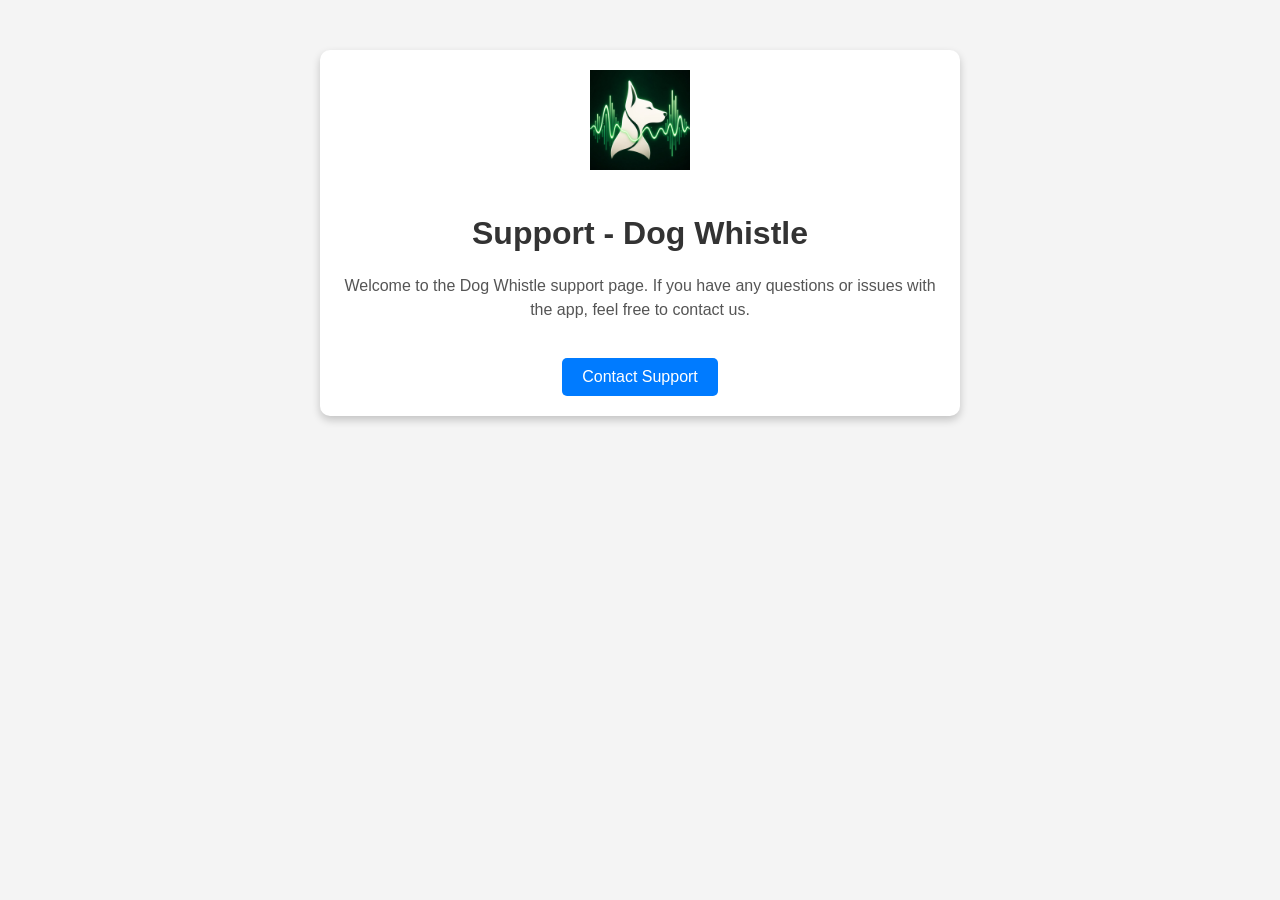
==== index.html @ 88fe5f7f "primera subida" ====
<!DOCTYPE html>
<html lang="es">
<head>
    <meta charset="UTF-8">
    <meta name="viewport" content="width=device-width, initial-scale=1.0">
    <title>Support - Dog Whistle</title>
    <style>
        body {
            font-family: Arial, sans-serif;
            margin: 0;
            padding: 0;
            background-color: #f4f4f4;
            text-align: center;
        }
        .container {
            max-width: 600px;
            margin: 50px auto;
            background: white;
            padding: 20px;
            border-radius: 10px;
            box-shadow: 0 4px 8px rgba(0, 0, 0, 0.2);
        }
        img {
            width: 100px;
            margin-bottom: 20px;
        }
        h1 {
            color: #333;
        }
        p {
            color: #555;
            line-height: 1.5;
        }
        .button {
            display: inline-block;
            margin-top: 20px;
            padding: 10px 20px;
            color: white;
            background-color: #007bff;
            text-decoration: none;
            border-radius: 5px;
            font-size: 16px;
        }
        .button:hover {
            background-color: #0056b3;
        }
    </style>
</head>
<body>
    <div class="container">
        <img src="icono.jpg" alt="App logo">
        <h1>Support - Dog Whistle</h1>
        <p>Welcome to the Dog Whistle support page. If you have any questions or issues with the app, feel free to contact us.</p>
        <a href="mailto:casaxmore@gmail.com" class="button">Contact Support</a>
    </div>
</body>
</html>
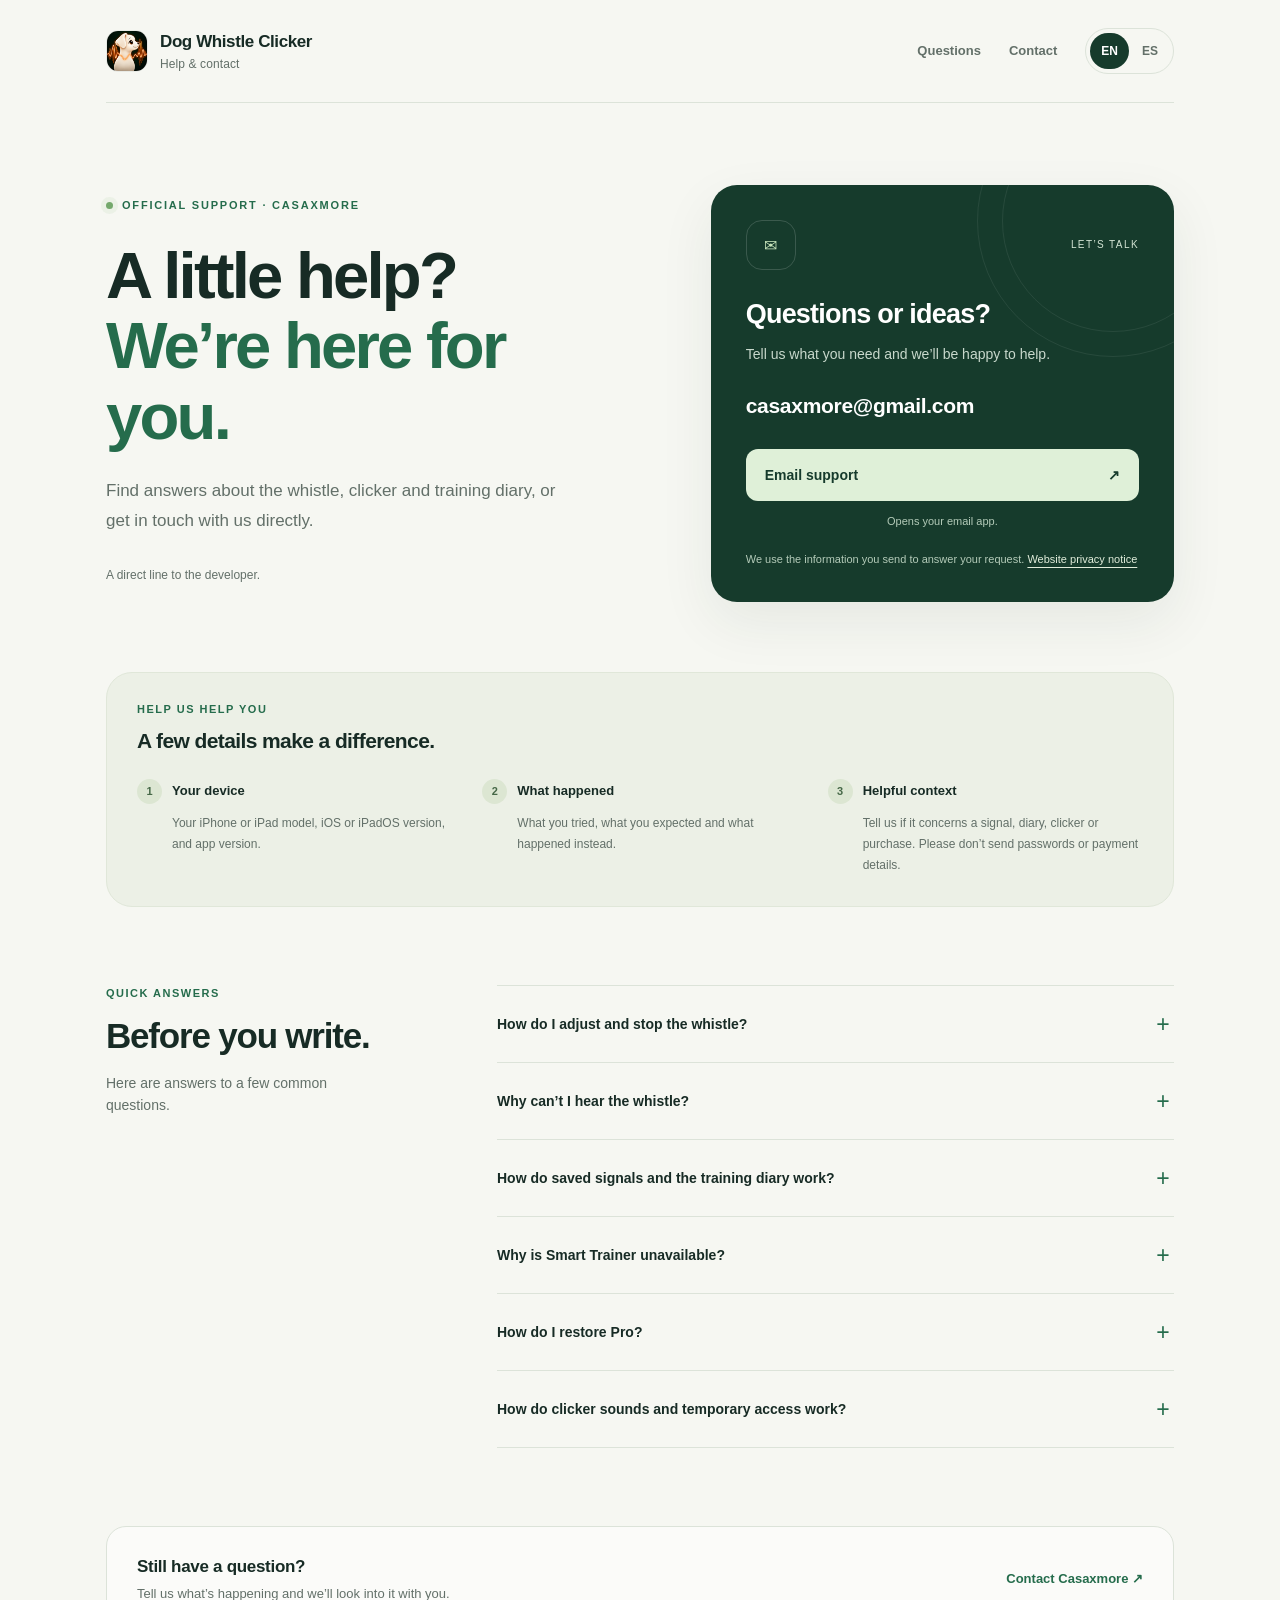
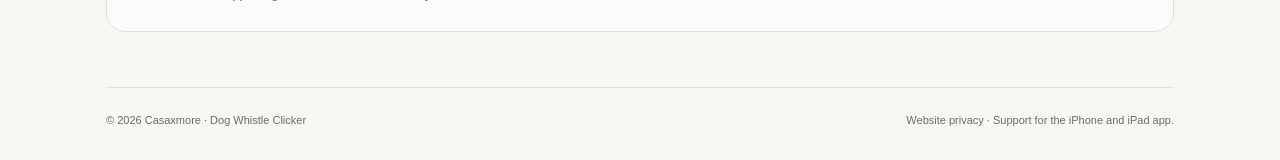
==== commit 6abb269d: "Refresh Dog Whistle support website" ====
--- a/index.html
+++ b/index.html
@@ -1,57 +1,11 @@
-<!DOCTYPE html>
-<html lang="es">
-<head>
-    <meta charset="UTF-8">
-    <meta name="viewport" content="width=device-width, initial-scale=1.0">
-    <title>Support - Dog Whistle</title>
-    <style>
-        body {
-            font-family: Arial, sans-serif;
-            margin: 0;
-            padding: 0;
-            background-color: #f4f4f4;
-            text-align: center;
-        }
-        .container {
-            max-width: 600px;
-            margin: 50px auto;
-            background: white;
-            padding: 20px;
-            border-radius: 10px;
-            box-shadow: 0 4px 8px rgba(0, 0, 0, 0.2);
-        }
-        img {
-            width: 100px;
-            margin-bottom: 20px;
-        }
-        h1 {
-            color: #333;
-        }
-        p {
-            color: #555;
-            line-height: 1.5;
-        }
-        .button {
-            display: inline-block;
-            margin-top: 20px;
-            padding: 10px 20px;
-            color: white;
-            background-color: #007bff;
-            text-decoration: none;
-            border-radius: 5px;
-            font-size: 16px;
-        }
-        .button:hover {
-            background-color: #0056b3;
-        }
-    </style>
-</head>
-<body>
-    <div class="container">
-        <img src="icono.jpg" alt="App logo">
-        <h1>Support - Dog Whistle</h1>
-        <p>Welcome to the Dog Whistle support page. If you have any questions or issues with the app, feel free to contact us.</p>
-        <a href="mailto:casaxmore@gmail.com" class="button">Contact Support</a>
-    </div>
-</body>
-</html>+<!doctype html>
+<html lang="en"><head><meta charset="utf-8"><meta name="viewport" content="width=device-width,initial-scale=1"><meta name="theme-color" content="#f6f7f2"><meta name="description" content="Help and support for Dog Whistle Clicker on iPhone and iPad."><title>Dog Whistle Clicker · Help &amp; contact</title><link rel="icon" href="app-icon.png"><link rel="stylesheet" href="styles.css"></head>
+<body><a class="skip" href="#main" data-i18n="skip">Skip to content</a><div class="wrap"><header><a class="brand" href="./"><img src="app-icon.png" alt=""><span>Dog Whistle Clicker<small data-i18n="brand">Help &amp; contact</small></span></a><nav class="nav" aria-label="Main navigation"><a href="#faq" data-i18n="navFaq">Questions</a><a href="#contact" data-i18n="navContact">Contact</a><div class="languages" role="group" aria-label="Language"><button type="button" data-language="en" aria-pressed="true">EN</button><button type="button" data-language="es" aria-pressed="false">ES</button></div></nav></header>
+<main id="main"><section class="hero"><div><span class="eyebrow"><span class="dot"></span><span data-i18n="eyebrow">OFFICIAL SUPPORT · CASAXMORE</span></span><h1><span style="color:inherit" data-i18n="headline">A little help?</span><span data-i18n="headlineAccent">We’re here for you.</span></h1><p class="lead" data-i18n="intro">Find answers about the whistle, clicker and training diary, or get in touch with us directly.</p><p class="hero-note" data-i18n="direct">A direct line to the developer.</p></div><div class="contact-card" id="contact"><div class="contact-top"><div class="contact-icon" aria-hidden="true">✉</div><span class="contact-label" data-i18n="tag">LET’S TALK</span></div><h2 data-i18n="contactTitle">Questions or ideas?</h2><p data-i18n="contactText">Tell us what you need and we’ll be happy to help.</p><a class="email" href="mailto:casaxmore@gmail.com">casaxmore@gmail.com</a><a class="contact-button" id="email-support" href="mailto:casaxmore@gmail.com"><span data-i18n="contactButton">Email support</span><span aria-hidden="true">↗</span></a><small class="mail-note" data-i18n="mailNote">Opens your email app.</small><p class="website-privacy"><span data-i18n="privacySummary">We use the information you send to answer your request.</span> <a href="privacy.html" data-privacy-link data-i18n="privacyDetails">Website privacy notice</a></p></div></section>
+<section class="preparation"><div class="prep-heading"><div><div class="section-label" data-i18n="prepareTag">HELP US HELP YOU</div><h2 data-i18n="prepareTitle">A few details make a difference.</h2></div></div><ol class="steps"><li><div class="step-title"><span class="number">1</span><span data-i18n="deviceTitle">Your device</span></div><p data-i18n="deviceText">Your iPhone or iPad model, iOS or iPadOS version, and app version.</p></li><li><div class="step-title"><span class="number">2</span><span data-i18n="issueTitle">What happened</span></div><p data-i18n="issueText">What you tried, what you expected and what happened instead.</p></li><li><div class="step-title"><span class="number">3</span><span data-i18n="contextTitle">Helpful context</span></div><p data-i18n="contextText">Tell us if it concerns a signal, diary, clicker or purchase. Please don’t send passwords or payment details.</p></li></ol></section>
+<section class="faq" id="faq"><div class="faq-heading"><div class="section-label" data-i18n="faqTag">QUICK ANSWERS</div><h2 data-i18n="faqTitle">Before you write.</h2><p data-i18n="faqIntro">Here are answers to a few common questions.</p></div><div class="faq-list"><details><summary data-i18n="q1">How do I adjust and stop the whistle?</summary><div class="answer"><p data-i18n="a1">On the Modulator screen, touch and drag across the dark surface to adjust the signal. Double-tap the surface to stop it. The session timer also stops the whistle when the selected time ends.</p></div></details><details><summary data-i18n="q2">Why can’t I hear the whistle?</summary><div class="answer"><p data-i18n="a2">Some frequencies may be difficult for people to hear, and sound output varies between speakers and devices. Check your volume and audio output. Start at low intensity, keep sessions short and stop if your dog shows discomfort. Never test the sound close to an ear.</p></div></details><details><summary data-i18n="q3">How do saved signals and the training diary work?</summary><div class="answer"><p data-i18n="a3">With Pro, save a selected signal and replay it from Signals. In the Training Diary, record your practice goal and the reaction you observed. The latest observation is available for free; Pro unlocks the full history. Entries stay on your device and reflect your observations, not a measurement of your dog’s hearing.</p></div></details><details><summary data-i18n="q4">Why is Smart Trainer unavailable?</summary><div class="answer"><p data-i18n="a4">Smart Trainer needs iOS or iPadOS 26 or later, a compatible device, Apple Intelligence enabled and a supported language. Model availability can also depend on whether it is ready on your device. The Training Diary works without Apple Intelligence.</p></div></details><details><summary data-i18n="q5">How do I restore Pro?</summary><div class="answer"><p data-i18n="a5">Open Settings, open the Pro screen and choose Restore purchases. Use the same Apple Account used for the purchase. If you still need help, contact us without sending passwords or payment information.</p></div></details><details><summary data-i18n="q6">How do clicker sounds and temporary access work?</summary><div class="answer"><p data-i18n="a6">The classic clicker is available for free. Pro unlocks all clicker variants. Where a rewarded option is offered, you can choose to watch an ad to unlock an individual clicker or the whistle for one hour.</p></div></details></div></section>
+<section class="closing"><div><h2 data-i18n="closingTitle">Still have a question?</h2><p data-i18n="closingText">Tell us what’s happening and we’ll look into it with you.</p></div><a href="mailto:casaxmore@gmail.com" data-i18n="closingButton">Contact Casaxmore ↗</a></section></main><footer><span>© 2026 Casaxmore · Dog Whistle Clicker</span><span><a href="privacy.html" data-privacy-link data-i18n="privacyFooter">Website privacy</a> · <span data-i18n="footer">Support for the iPhone and iPad app.</span></span></footer></div>
+<script>
+const messages={en:{skip:'Skip to content',brand:'Help & contact',navFaq:'Questions',navContact:'Contact',eyebrow:'OFFICIAL SUPPORT · CASAXMORE',headline:'A little help?',headlineAccent:'We’re here for you.',intro:'Find answers about the whistle, clicker and training diary, or get in touch with us directly.',direct:'A direct line to the developer.',tag:'LET’S TALK',contactTitle:'Questions or ideas?',contactText:'Tell us what you need and we’ll be happy to help.',contactButton:'Email support',mailNote:'Opens your email app.',privacySummary:'We use the information you send to answer your request.',privacyDetails:'Website privacy notice',prepareTag:'HELP US HELP YOU',prepareTitle:'A few details make a difference.',deviceTitle:'Your device',deviceText:'Your iPhone or iPad model, iOS or iPadOS version, and app version.',issueTitle:'What happened',issueText:'What you tried, what you expected and what happened instead.',contextTitle:'Helpful context',contextText:'Tell us if it concerns a signal, diary, clicker or purchase. Please don’t send passwords or payment details.',faqTag:'QUICK ANSWERS',faqTitle:'Before you write.',faqIntro:'Here are answers to a few common questions.',q1:'How do I adjust and stop the whistle?',a1:'On the Modulator screen, touch and drag across the dark surface to adjust the signal. Double-tap the surface to stop it. The session timer also stops the whistle when the selected time ends.',q2:'Why can’t I hear the whistle?',a2:'Some frequencies may be difficult for people to hear, and sound output varies between speakers and devices. Check your volume and audio output. Start at low intensity, keep sessions short and stop if your dog shows discomfort. Never test the sound close to an ear.',q3:'How do saved signals and the training diary work?',a3:'With Pro, save a selected signal and replay it from Signals. In the Training Diary, record your practice goal and the reaction you observed. The latest observation is available for free; Pro unlocks the full history. Entries stay on your device and reflect your observations, not a measurement of your dog’s hearing.',q4:'Why is Smart Trainer unavailable?',a4:'Smart Trainer needs iOS or iPadOS 26 or later, a compatible device, Apple Intelligence enabled and a supported language. Model availability can also depend on whether it is ready on your device. The Training Diary works without Apple Intelligence.',q5:'How do I restore Pro?',a5:'Open Settings, open the Pro screen and choose Restore purchases. Use the same Apple Account used for the purchase. If you still need help, contact us without sending passwords or payment information.',q6:'How do clicker sounds and temporary access work?',a6:'The classic clicker is available for free. Pro unlocks all clicker variants. Where a rewarded option is offered, you can choose to watch an ad to unlock an individual clicker or the whistle for one hour.',closingTitle:'Still have a question?',closingText:'Tell us what’s happening and we’ll look into it with you.',closingButton:'Contact Casaxmore ↗',privacyFooter:'Website privacy',footer:'Support for the iPhone and iPad app.',subject:'Dog Whistle Clicker — Support',body:'Hello, I need help with Dog Whistle Clicker.\n\nDevice model:\niOS / iPadOS version:\nApp version:\n\nWhat happens:\nSteps to reproduce:\n'},es:{skip:'Ir al contenido',brand:'Ayuda y contacto',navFaq:'Preguntas frecuentes',navContact:'Contacto',eyebrow:'SOPORTE OFICIAL · CASAXMORE',headline:'¿Necesitas ayuda?',headlineAccent:'Estamos aquí para ti.',intro:'Encuentra respuestas sobre el silbato, el clicker y el diario de entrenamiento, o escríbenos directamente.',direct:'Una vía directa con el desarrollador.',tag:'HABLEMOS',contactTitle:'¿Dudas o ideas?',contactText:'Cuéntanos qué necesitas y estaremos encantados de ayudarte.',contactButton:'Escribir a soporte',mailNote:'Se abrirá tu aplicación de correo.',privacySummary:'Utilizamos la información que nos envías para responder a tu consulta.',privacyDetails:'Privacidad de esta web',prepareTag:'AYÚDANOS A AYUDARTE',prepareTitle:'Unos detalles marcan la diferencia.',deviceTitle:'Tu dispositivo',deviceText:'Modelo de iPhone o iPad, versión de iOS o iPadOS y versión de la app.',issueTitle:'Qué ha ocurrido',issueText:'Qué intentabas hacer, qué esperabas y qué ha ocurrido.',contextTitle:'Un poco de contexto',contextText:'Cuéntanos si se trata de una señal, el diario, el clicker o una compra. No envíes contraseñas ni datos de pago.',faqTag:'RESPUESTAS RÁPIDAS',faqTitle:'Antes de escribirnos.',faqIntro:'Estas respuestas pueden ayudarte.',q1:'¿Cómo ajusto y detengo el silbato?',a1:'En la pantalla Modulador, toca y arrastra sobre la superficie oscura para ajustar la señal. Toca dos veces para detenerla. El temporizador también para el silbato al finalizar el tiempo elegido.',q2:'¿Por qué no oigo el silbato?',a2:'Algunas frecuencias pueden ser difíciles de oír para las personas y el sonido varía según el altavoz y el dispositivo. Comprueba el volumen y la salida de audio. Empieza con intensidad baja, haz sesiones cortas y detente si tu perro muestra molestias. Nunca pruebes el sonido cerca de un oído.',q3:'¿Cómo funcionan las señales guardadas y el diario?',a3:'Con Pro puedes guardar una señal seleccionada y reproducirla desde Señales. En el diario de entrenamiento puedes registrar el objetivo y la reacción observada. La última observación está disponible gratis; Pro desbloquea el historial completo. Los registros permanecen en el dispositivo y reflejan tus observaciones, no una medición de la audición del perro.',q4:'¿Por qué no está disponible el entrenador inteligente?',a4:'Smart Trainer necesita iOS o iPadOS 26 o posterior, un dispositivo compatible, Apple Intelligence activado y un idioma compatible. También depende de que el modelo esté listo en el dispositivo. El diario de entrenamiento funciona sin Apple Intelligence.',q5:'¿Cómo restauro Pro?',a5:'Abre Ajustes, entra en la pantalla Pro y selecciona Restaurar compras. Usa la misma cuenta de Apple con la que hiciste la compra. Si necesitas ayuda, escríbenos sin enviar contraseñas ni datos de pago.',q6:'¿Cómo funcionan los clickers y el acceso temporal?',a6:'El clicker clásico está disponible gratis. Pro desbloquea todas las variantes. Cuando se ofrece la opción bonificada, puedes elegir ver un anuncio para desbloquear un clicker concreto o el silbato durante una hora.',closingTitle:'¿Te queda alguna duda?',closingText:'Cuéntanos qué ocurre y lo revisaremos contigo.',closingButton:'Contactar con Casaxmore ↗',privacyFooter:'Privacidad de la web',footer:'Soporte para la app de iPhone y iPad.',subject:'Dog Whistle Clicker — Soporte',body:'Hola, necesito ayuda con Dog Whistle Clicker.\n\nModelo del dispositivo:\nVersión de iOS / iPadOS:\nVersión de la app:\n\nQué ocurre:\nPasos para reproducirlo:\n'}};
+function setLanguage(lang){const l=messages[lang]?lang:'en',m=messages[l];document.documentElement.lang=l;document.title='Dog Whistle Clicker · '+m.brand;document.querySelector('meta[name="description"]').content=m.intro;document.querySelectorAll('[data-i18n]').forEach(e=>e.textContent=m[e.dataset.i18n]);document.querySelectorAll('[data-language]').forEach(e=>e.setAttribute('aria-pressed',String(e.dataset.language===l)));document.querySelectorAll('[data-privacy-link]').forEach(e=>e.href='privacy.html?lang='+l);document.getElementById('email-support').href='mailto:casaxmore@gmail.com?subject='+encodeURIComponent(m.subject)+'&body='+encodeURIComponent(m.body)}document.querySelectorAll('[data-language]').forEach(e=>e.addEventListener('click',()=>setLanguage(e.dataset.language)));setLanguage(new URLSearchParams(location.search).get('lang')||'en');
+</script></body></html>
--- a/styles.css
+++ b/styles.css
@@ -0,0 +1,14 @@
+
+    :root{--paper:#f6f7f2;--white:#fff;--ink:#172b25;--muted:#637069;--green:#256c4c;--pine:#163b2c;--line:#dce3d9;--mint:#dff0d8;--radius:26px}
+    *{box-sizing:border-box}html{scroll-behavior:smooth;scroll-padding-top:24px}body{margin:0;background:var(--paper);color:var(--ink);font-family:-apple-system,BlinkMacSystemFont,"Segoe UI",sans-serif;line-height:1.6;-webkit-font-smoothing:antialiased}a{color:inherit}button{font:inherit}a,button,summary{-webkit-tap-highlight-color:transparent}a:focus-visible,button:focus-visible,summary:focus-visible{outline:3px solid #589d64;outline-offset:5px}a{text-underline-offset:4px}.wrap{max-width:1140px;margin:auto;padding:0 36px}.skip{position:absolute;top:-80px;left:20px;background:var(--pine);color:white;padding:12px;z-index:10}.skip:focus{top:10px}
+    header{display:flex;align-items:center;justify-content:space-between;gap:24px;padding:28px 0;border-bottom:1px solid var(--line)}.brand{display:flex;align-items:center;gap:12px;text-decoration:none;font-size:17px;font-weight:750;letter-spacing:-.4px}.brand img{width:42px;height:42px;border-radius:12px;border:1px solid #152b2510}.brand small{display:block;font-weight:450;font-size:12px;letter-spacing:.1px;color:var(--muted)}.nav{display:flex;gap:28px;align-items:center}.nav>a{font-size:13px;text-decoration:none;color:var(--muted);font-weight:600}.nav>a:hover{color:var(--green)}.languages{display:flex;padding:4px;border:1px solid var(--line);border-radius:50px;gap:2px}.languages button{border:0;background:transparent;color:var(--muted);padding:7px 11px;border-radius:24px;cursor:pointer;font-size:12px;font-weight:650;min-height:36px}.languages button[aria-pressed="true"]{background:var(--pine);color:white}
+    .hero{display:grid;grid-template-columns:1.15fr 1fr;align-items:center;gap:72px;padding:82px 0 70px}.eyebrow{display:inline-flex;align-items:center;gap:9px;font-size:11px;font-weight:750;letter-spacing:1.8px;text-transform:uppercase;color:var(--green)}.dot{width:7px;height:7px;border-radius:50%;background:#74a86c;box-shadow:0 0 0 5px #74a86c16}h1{font-size:clamp(42px,5.1vw,66px);line-height:1.08;letter-spacing:-2.8px;font-weight:720;margin:24px 0}h1 span{display:block;color:var(--green)}.lead{font-size:17px;line-height:1.75;color:var(--muted);max-width:460px}.hero-note{display:flex;align-items:center;gap:8px;font-size:12px;color:var(--muted);margin-top:30px}.hero-note svg{width:15px;height:15px;flex:none}
+    .contact-card{position:relative;overflow:hidden;background:var(--pine);color:white;border-radius:var(--radius);padding:35px;box-shadow:0 20px 55px #163b2c13}.contact-card:before{content:"";position:absolute;right:-75px;top:-100px;width:270px;height:270px;border:1px solid #ffffff13;border-radius:50%;pointer-events:none}.contact-card:after{content:"";position:absolute;right:-50px;top:-75px;width:220px;height:220px;border:1px solid #ffffff13;border-radius:50%;pointer-events:none}.contact-top{display:flex;justify-content:space-between;align-items:center;gap:16px}.contact-icon{width:50px;height:50px;display:grid;place-items:center;border:1px solid #ffffff28;border-radius:16px;color:#c9e6bd}.contact-icon svg{width:24px;height:24px}.contact-label{font-size:10px;letter-spacing:1.4px;text-transform:uppercase;color:#d3e4d4}.contact-card h2{font-size:27px;line-height:1.2;letter-spacing:-.8px;margin:28px 0 12px}.contact-card p{font-size:14px;color:#c8d8cc;margin:0 0 24px}.email{display:inline-block;font-size:clamp(16px,2vw,21px);font-weight:550;letter-spacing:-.3px;text-decoration:none;margin-bottom:26px;overflow-wrap:anywhere}.email:hover{text-decoration:underline}.contact-button{position:relative;display:flex;justify-content:space-between;gap:14px;align-items:center;padding:15px 19px;background:var(--mint);border-radius:12px;color:var(--pine);text-decoration:none;font-size:14px;font-weight:700;min-height:50px;transition:background .2s,transform .2s}.contact-button:hover{background:#edf7e7;transform:translateY(-2px)}.contact-button svg{width:18px;height:18px;flex:none}.mail-note{display:block;margin-top:12px;font-size:11px;color:#b4cbb9;text-align:center}
+    .preparation{background:#ecf0e6;border:1px solid #e0e7d9;border-radius:var(--radius);padding:28px 30px 30px}.section-label{font-size:11px;letter-spacing:1.5px;font-weight:750;text-transform:uppercase;color:var(--green)}.prep-heading{display:flex;align-items:baseline;justify-content:space-between;gap:20px;margin-bottom:25px}.prep-heading h2{font-size:21px;line-height:1.3;letter-spacing:-.6px;margin:8px 0 0}.prep-heading>p{font-size:12px;color:var(--muted);margin:0}.steps{display:grid;grid-template-columns:repeat(3,1fr);gap:30px;list-style:none;padding:0;margin:0}.step-title{display:flex;gap:10px;align-items:center;font-size:13px;font-weight:700}.number{width:25px;height:25px;border-radius:50%;background:#dce6d2;color:#466847;display:grid;place-items:center;font-size:11px;flex:none}.steps p{margin:9px 0 0 35px;font-size:12px;color:var(--muted);line-height:1.75}
+    .faq{display:grid;grid-template-columns:.65fr 1.35fr;gap:65px;padding:78px 0}.faq-heading{position:sticky;top:28px;align-self:start}.faq-heading h2{font-size:35px;line-height:1.15;letter-spacing:-1.2px;margin:13px 0 16px}.faq-heading p{font-size:14px;color:var(--muted);margin:0;max-width:250px}.faq-list{border-top:1px solid var(--line)}details{border-bottom:1px solid var(--line)}summary{list-style:none;display:flex;align-items:center;justify-content:space-between;gap:20px;cursor:pointer;min-height:76px;padding:20px 0;font-size:14px;font-weight:650;line-height:1.5}summary::-webkit-details-marker{display:none}summary:after{content:"+";font-size:23px;font-weight:400;color:var(--green);flex:none;width:22px;text-align:center}details[open] summary:after{content:"−"}.answer{padding:0 35px 24px 0;font-size:13px;line-height:1.85;color:var(--muted)}.answer p{margin:0 0 12px}.answer p:last-child{margin:0}.answer a{color:var(--green)}
+    .closing{display:flex;justify-content:space-between;align-items:center;gap:25px;padding:26px 30px;border:1px solid var(--line);border-radius:20px;background:#fff9;margin-bottom:55px}.closing h2{font-size:17px;letter-spacing:-.3px;margin:0 0 4px}.closing p{font-size:13px;color:var(--muted);margin:0}.closing a{font-size:13px;font-weight:650;text-decoration:none;color:var(--green);white-space:nowrap;padding:12px 0}.closing a:hover{text-decoration:underline}footer{border-top:1px solid var(--line);padding:24px 0 30px;display:flex;justify-content:space-between;gap:20px;font-size:11px;color:var(--muted)}.footer-brand{font-weight:650;color:var(--ink)}footer a{text-decoration:none}footer a:hover{text-decoration:underline}
+    @media(max-width:850px){.hero{gap:35px;padding:60px 0}.wrap{padding:0 25px}.hero h1{font-size:48px;letter-spacing:-2px}.contact-card{padding:28px}.faq{gap:35px}.prep-heading{display:block}.prep-heading>p{margin-top:12px}.steps{gap:18px}}
+    @media(max-width:620px){.wrap{padding:0 20px}header{padding:20px 0}.nav{gap:0}.nav>a{display:none}.brand{font-size:16px}.brand img{width:38px;height:38px}.hero{grid-template-columns:1fr;padding:42px 0;gap:30px}.hero h1{font-size:48px;margin:22px 0;letter-spacing:-2px}.lead{font-size:16px}.hero-note{margin-top:20px}.contact-card{padding:28px}.contact-card h2{margin-top:24px}.email{font-size:21px}.steps{grid-template-columns:1fr;gap:20px}.steps p{font-size:13px}.preparation{padding:25px}.prep-heading{margin-bottom:22px}.faq{grid-template-columns:1fr;gap:24px;padding:48px 0}.faq-heading{position:static}.faq-heading h2{font-size:30px}.faq-heading p{max-width:none}.closing{align-items:flex-start;flex-direction:column;gap:10px;padding:24px;margin-bottom:38px}footer{flex-direction:column;gap:8px}summary{font-size:14px;min-height:72px}.answer{font-size:14px}.hero-note{line-height:1.6}}
+    @media(prefers-reduced-motion:reduce){html{scroll-behavior:auto}*{transition:none!important}}
+    .privacy-summary{border-top:1px solid #ffffff26;margin-top:20px;padding-top:15px;font-size:12px;line-height:1.7;color:#d5e2d7}.contact-card .privacy-summary p{font-size:12px;line-height:1.7;margin:5px 0 9px;color:#c8d8cc}.privacy-summary strong{font-weight:650;color:#fff}.privacy-summary a{font-weight:600;color:#e1f0d9}footer{flex-wrap:wrap}
+  .website-privacy{font-size:11px!important;line-height:1.5;margin:20px 0 0!important;color:#b4cbb9!important}.website-privacy a{color:#e1eddb}.nav{flex-wrap:wrap}@media(max-width:600px){.nav>a{display:none}.hero{gap:30px}.contact-card{padding:26px}.faq{gap:24px}}
